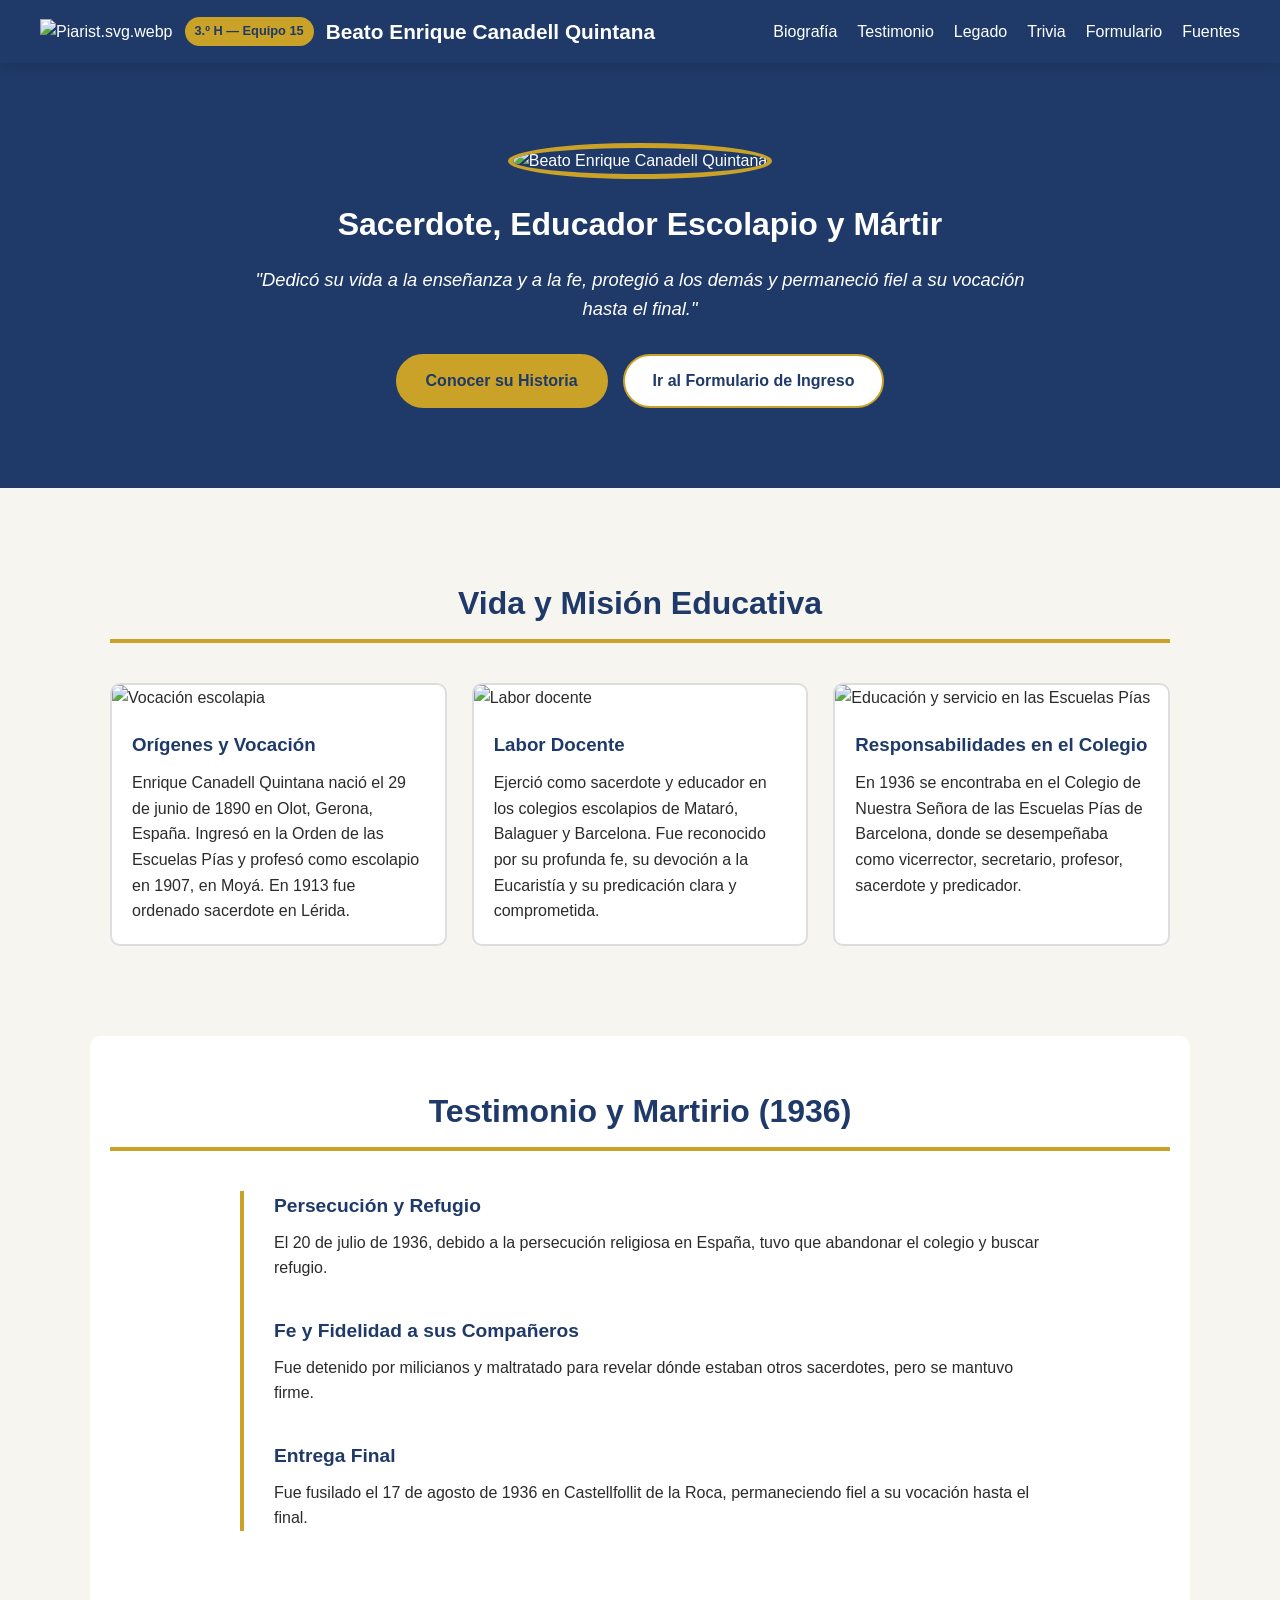
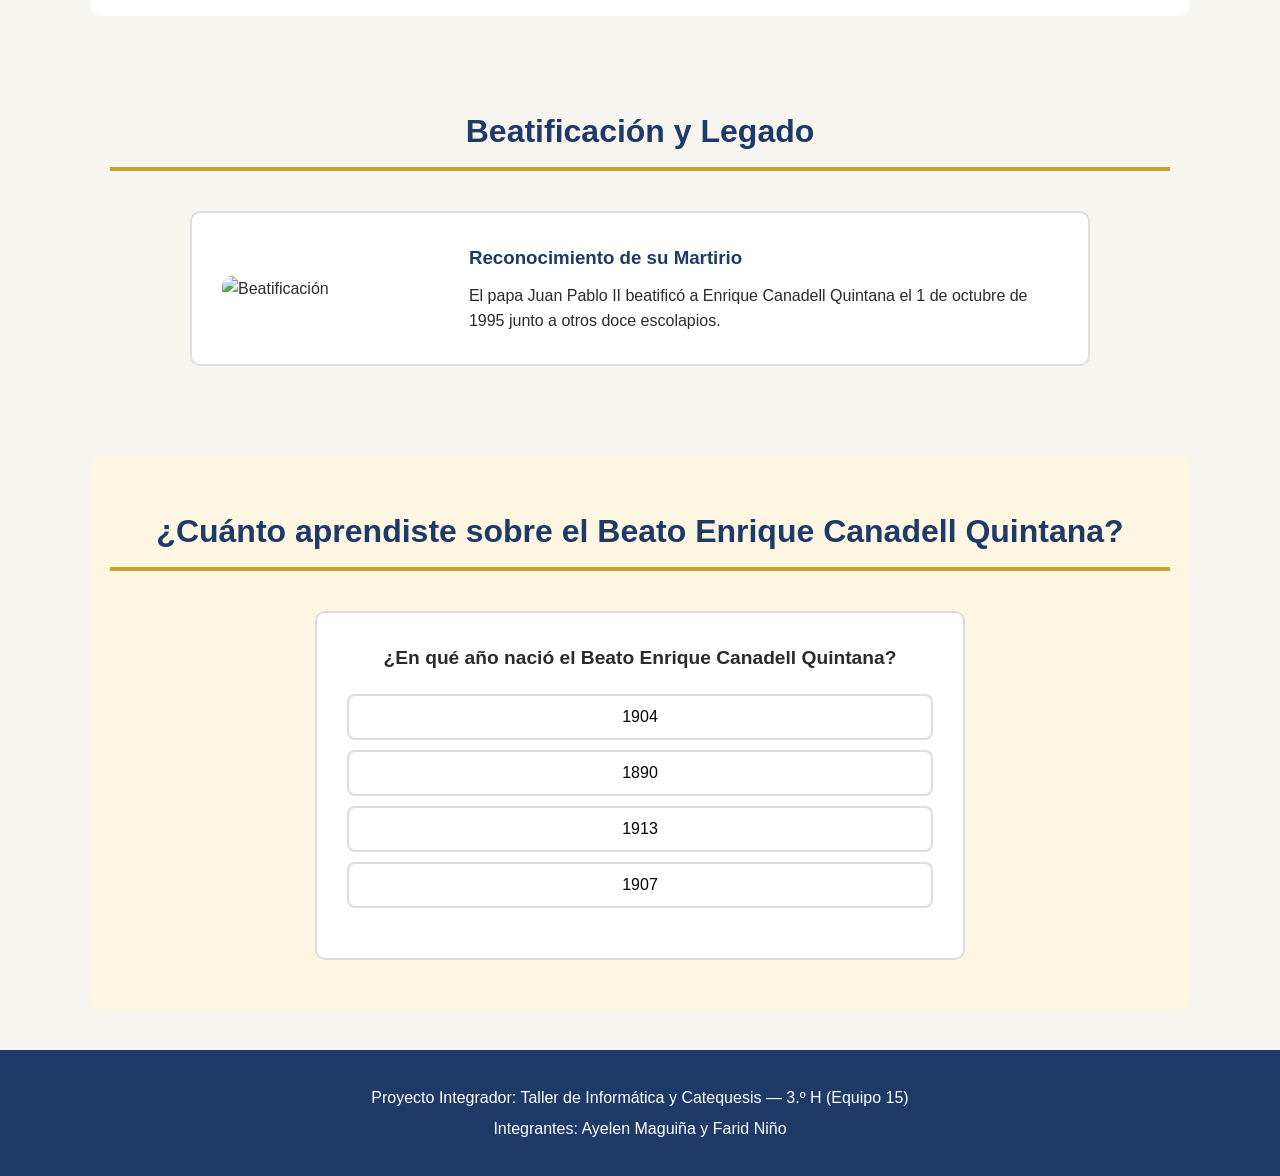
==== index.html @ 9881fc9e "Update index.html" ====
<!DOCTYPE html>
<html lang="es">
<head>
    <meta charset="UTF-8">
    <meta name="viewport" content="width=device-width, initial-scale=1.0">
    <title>Beato Enrique Canadell Quintana</title>
    <style>
    *{ box-sizing:border-box; margin:0; padding:0; }
    html{ scroll-behavior:smooth; }
    body{ font-family:'Segoe UI', Arial, sans-serif; background-color:#f7f5f0; color:#2b2b2b; line-height:1.6; }
    .navbar{ background-color:#1f3a68; color:white; display:flex; justify-content:space-between; align-items:center; flex-wrap:wrap; gap:15px; padding:15px 40px; position:sticky; top:0; z-index:100; box-shadow:0 4px 12px rgba(0, 0, 0, 0.1); }
    .logo{ display:flex; align-items:center; flex-wrap:wrap; gap:12px; }
    .logo-img{ height:50px; }
    .tag-escolapio{ background-color:#c9a227; color:#1f3a68; font-size:0.8rem; font-weight:bold; padding:4px 10px; border-radius:20px; }
    .logo h1{ font-size:1.3rem; }
    nav ul{ list-style:none; display:flex; flex-wrap:wrap; gap:20px; }
    nav a{ color:white; text-decoration:none; font-weight:500; }
    nav a:hover{ color:#c9a227; }
    .hero{ background-color:#1f3a68; color:white; text-align:center; padding:80px 20px; }
    .hero-content{ max-width:800px; margin:0 auto; }
    .hero-portrait{ width:200px; height:200px; object-fit:cover; border-radius:50%; border:5px solid #c9a227; margin-bottom:20px; }
    .hero h2{ font-size:2rem; margin-bottom:15px; }
    .hero-quote{ font-style:italic; font-size:1.15rem; margin-bottom:30px; }
    .btn-primary{ display:inline-block; padding:12px 28px; border-radius:30px; text-decoration:none; font-weight:bold; font-size:1rem; border:2px solid #c9a227; background-color:#c9a227; color:#1f3a68; cursor:pointer; }
    .btn-secondary{ display:inline-block; padding:12px 28px; border-radius:30px; text-decoration:none; font-weight:bold; font-size:1rem; border:2px solid #c9a227; background-color:white; color:#1f3a68; cursor:pointer; }
    .btn-primary:hover{ background-color:white; }
    .btn-secondary:hover{ background-color:#c9a227; }
    .container{ max-width:1100px; margin:40px auto; padding:50px 20px; }
    .section-title{ text-align:center; color:#1f3a68; font-size:2rem; margin-bottom:40px; border-bottom:4px solid #c9a227; padding-bottom:10px; }
    .bg-light{ background-color:white; border-radius:10px; }
    .bg-accent{ background-color:#fdf6e3; border-radius:10px; }
    .cards-grid{ display:grid; grid-template-columns:repeat(auto-fit, minmax(280px, 1fr)); gap:25px; }
    .card{ background-color:white; border:2px solid #dddddd; border-radius:10px; overflow:hidden; }
    .card-img{ width:100%; height:200px; object-fit:cover; }
    .card-body{ padding:20px; }
    .card-body h3{ color:#1f3a68; margin-bottom:10px; }
    .timeline{ border-left:4px solid #c9a227; padding-left:30px; max-width:800px; margin:0 auto; }
    .timeline-item{ margin-bottom:35px; }
    .timeline-item h4{ color:#1f3a68; font-size:1.2rem; margin-bottom:8px; }
    .card-single{ background-color:white; border:2px solid #dddddd; border-radius:10px; padding:30px; max-width:900px; margin:0 auto; }
    .card-with-image{ display:flex; align-items:center; gap:30px; }
    .legacy-img{ width:300px; max-width:100%; border-radius:10px; object-fit:cover; }
    .card-single h3{ color:#1f3a68; margin-bottom:10px; }
    .quiz-box{ background-color:white; max-width:650px; margin:0 auto; padding:30px; border:2px solid #dddddd; border-radius:10px; text-align:center; }
    #quiz-question{ font-size:1.2rem; font-weight:bold; margin-bottom:20px; }
    .options-container{ display:flex; flex-direction:column; gap:10px; margin-bottom:20px; }
    .options-container button{ padding:12px; border:2px solid #dddddd; border-radius:8px; background-color:white; font-size:1rem; cursor:pointer; }
    .options-container button:hover{ border-color:#1f3a68; background-color:#eef2f9; }
    .options-container button.correct { background-color: #d1fae5 !important; border-color: #10b981 !important; color: #065f46; font-weight: bold; }
    .options-container button.wrong { background-color: #fee2e2 !important; border-color: #ef4444 !important; color: #991b1b; }
    .score-box{ margin-top:15px; font-weight:bold; font-size:1.1rem; color:#1f3a68; }
    .sources-list{ list-style:none; max-width:800px; margin:0 auto; }
    .sources-list li{ background-color:white; padding:15px 20px; margin-bottom:10px; border-left:4px solid #c9a227; border-radius:6px; }
    footer{ background-color:#1f3a68; color:white; text-align:center; padding:30px 20px; margin-top:40px; }
    footer p{ margin:5px 0; }
    footer a{ color:#c9a227; }
    </style>
</head>
<body>

    <header class="navbar">
        <div class="logo">
            <img src="Piarist.svg.webp" alt="Piarist.svg.webp" class="Piarist.svg.webp">
            <span class="tag-escolapio">3.º H — Equipo 15</span>
            <h1>Beato Enrique Canadell Quintana</h1>
        </div>
        <nav>
            <ul>
                <li><a href="#biografia">Biografía</a></li>
                <li><a href="#martirio">Testimonio</a></li>
                <li><a href="#legado">Legado</a></li>
                <li><a href="#trivia">Trivia</a></li>
                <li><a href="formulario.html">Formulario</a></li>
                <li><a href="#fuentes">Fuentes</a></li>
            </ul>
        </nav>
    </header>

    <main>
        <section class="hero">
            <div class="hero-content">
                <img src="Beato Enrique Canadell Quintana.jpg" alt="Beato Enrique Canadell Quintana" class="hero-portrait">
                <h2>Sacerdote, Educador Escolapio y Mártir</h2>
                <p class="hero-quote">"Dedicó su vida a la enseñanza y a la fe, protegió a los demás y permaneció fiel a su vocación hasta el final."</p>
                <div style="display: flex; gap: 15px; justify-content: center; flex-wrap: wrap;">
                    <a href="#biografia" class="btn-primary">Conocer su Historia</a>
                    <a href="formulario.html" class="btn-secondary">Ir al Formulario de Ingreso</a>
                </div>
            </div>
        </section>

        <section id="biografia" class="container">
            <h2 class="section-title">Vida y Misión Educativa</h2>
            <div class="cards-grid">
                <article class="card">
                    <img src="vocacion.jpg" alt="Vocación escolapia" class="card-img">
                    <div class="card-body">
                        <h3>Orígenes y Vocación</h3>
                        <p>Enrique Canadell Quintana nació el 29 de junio de 1890 en Olot, Gerona, España. Ingresó en la Orden de las Escuelas Pías y profesó como escolapio en 1907, en Moyá. En 1913 fue ordenado sacerdote en Lérida.</p>
                    </div>
                </article>
                <article class="card">
                    <img src="docencia.jpg" alt="Labor docente" class="card-img">
                    <div class="card-body">
                        <h3>Labor Docente</h3>
                        <p>Ejerció como sacerdote y educador en los colegios escolapios de Mataró, Balaguer y Barcelona. Fue reconocido por su profunda fe, su devoción a la Eucaristía y su predicación clara y comprometida.</p>
                    </div>
                </article>
                <article class="card">
                    <img src="docencia.jpg" alt="Educación y servicio en las Escuelas Pías" class="card-img">
                    <div class="card-body">
                        <h3>Responsabilidades en el Colegio</h3>
                        <p>En 1936 se encontraba en el Colegio de Nuestra Señora de las Escuelas Pías de Barcelona, donde se desempeñaba como vicerrector, secretario, profesor, sacerdote y predicador.</p>
                    </div>
                </article>
            </div>
        </section>

        <section id="martirio" class="container bg-light">
            <h2 class="section-title">Testimonio y Martirio (1936)</h2>
            <div class="timeline">
                <div class="timeline-item">
                    <h4>Persecución y Refugio</h4>
                    <p>El 20 de julio de 1936, debido a la persecución religiosa en España, tuvo que abandonar el colegio y buscar refugio.</p>
                </div>
                <div class="timeline-item">
                    <h4>Fe y Fidelidad a sus Compañeros</h4>
                    <p>Fue detenido por milicianos y maltratado para revelar dónde estaban otros sacerdotes, pero se mantuvo firme.</p>
                </div>
                <div class="timeline-item">
                    <h4>Entrega Final</h4>
                    <p>Fue fusilado el 17 de agosto de 1936 en Castellfollit de la Roca, permaneciendo fiel a su vocación hasta el final.</p>
                </div>
            </div>
        </section>

        <section id="legado" class="container">
            <h2 class="section-title">Beatificación y Legado</h2>
            <div class="card-single card-with-image">
                <img src="beatificacion.jpg" alt="Beatificación" class="legacy-img">
                <div>
                    <h3>Reconocimiento de su Martirio</h3>
                    <p>El papa Juan Pablo II beatificó a Enrique Canadell Quintana el 1 de octubre de 1995 junto a otros doce escolapios.</p>
                </div>
            </div>
        </section>

        <section id="trivia" class="container bg-accent">
            <h2 class="section-title">¿Cuánto aprendiste sobre el Beato Enrique Canadell Quintana?</h2>
            <div id="quiz-container" class="quiz-box">
                <p id="quiz-question"></p>
                <div id="quiz-options" class="options-container"></div>
                <button id="btn-next" class="btn-secondary" style="display: none;">Siguiente Pregunta</button>
                <div id="quiz-score" class="score-box"></div>
            </div>
        </section>
    </main>

    <footer>
        <p>Proyecto Integrador: Taller de Informática y Catequesis — 3.º H (Equipo 15)</p>
        <p>Integrantes: Ayelen Maguiña y Farid Niño</p>
    </footer>

    <script>
        const questions = [
            { question: "¿En qué año nació el Beato Enrique Canadell Quintana?", options: ["1904", "1890", "1913", "1907"], answer: 1 },
            { question: "¿En qué ciudad nació?", options: ["Barcelona", "Lérida", "Olot", "Mataró"], answer: 2 },
            { question: "¿En qué año fue ordenado sacerdote?", options: ["1913", "1907", "1936", "1890"], answer: 0 },
            { question: "¿A qué orden religiosa pertenecía?", options: ["Franciscanos", "Escuelas Pías (Escolapios)", "Jesuitas", "Salesianos"], answer: 1 },
            { question: "¿Qué cargo tenía en 1936 en el Colegio de las Escuelas Pías de Barcelona?", options: ["Vicerrector", "Bibliotecario", "Director de Catequesis", "Maestro de Novicios"], answer: 0 },
            { question: "¿Por qué se fue de la casa de la familia amiga que lo refugió?", options: ["Porque lo echaron", "Para no ponerla en peligro", "Porque quería volver al colegio", "Porque se mudó a otro país"], answer: 1 },
            { question: "¿Qué hizo cuando los milicianos le preguntaron dónde estaban otros sacerdotes?", options: ["Los delató", "Escapó", "Mintió diciendo que no era sacerdote", "No los traicionó"], answer: 3 },
            { question: "¿En qué año fue beatificado por el Papa Juan Pablo II?", options: ["1985", "2000", "1995", "1990"], answer: 2 }
        ];

        let currentQuestion = 0;
        let score = 0;

        const questionEl = document.getElementById("quiz-question");
        const optionsEl = document.getElementById("quiz-options");
        const nextBtn = document.getElementById("btn-next");
        const scoreEl = document.getElementById("quiz-score");

        function loadQuestion() {
            const q = questions[currentQuestion];
            questionEl.textContent = q.question;
            optionsEl.innerHTML = "";
            scoreEl.textContent = "";

            q.options.forEach((opt, index) => {
                const btn = document.createElement("button");
                btn.classList.add("option-btn");
                btn.textContent = opt;
                btn.onclick = () => selectOption(index, btn);
                optionsEl.appendChild(btn);
            });
        }

        function selectOption(selectedIndex, selectedBtn) {
            const correctIndex = questions[currentQuestion].answer;
            const buttons = optionsEl.querySelectorAll(".option-btn");

            buttons.forEach((btn, idx) => {
                btn.disabled = true;
                if (idx === correctIndex) btn.classList.add("correct");
            });

            if (selectedIndex === correctIndex) {
                score++;
            } else {
                selectedBtn.classList.add("wrong");
            }

            nextBtn.style.display = "inline-block";
        }

        nextBtn.addEventListener("click", () => {
            currentQuestion++;
            nextBtn.style.display = "none";
            if (currentQuestion < questions.length) {
                loadQuestion();
            } else {
                showScore();
            }
        });

        function showScore() {
            questionEl.textContent = "¡Has completado la trivia!";
            optionsEl.innerHTML = "";
            scoreEl.innerHTML = `<strong>Tu puntaje: ${score} de ${questions.length} respuestas correctas.</strong>`;
        }

        loadQuestion();
    </script>
</body>
</html>
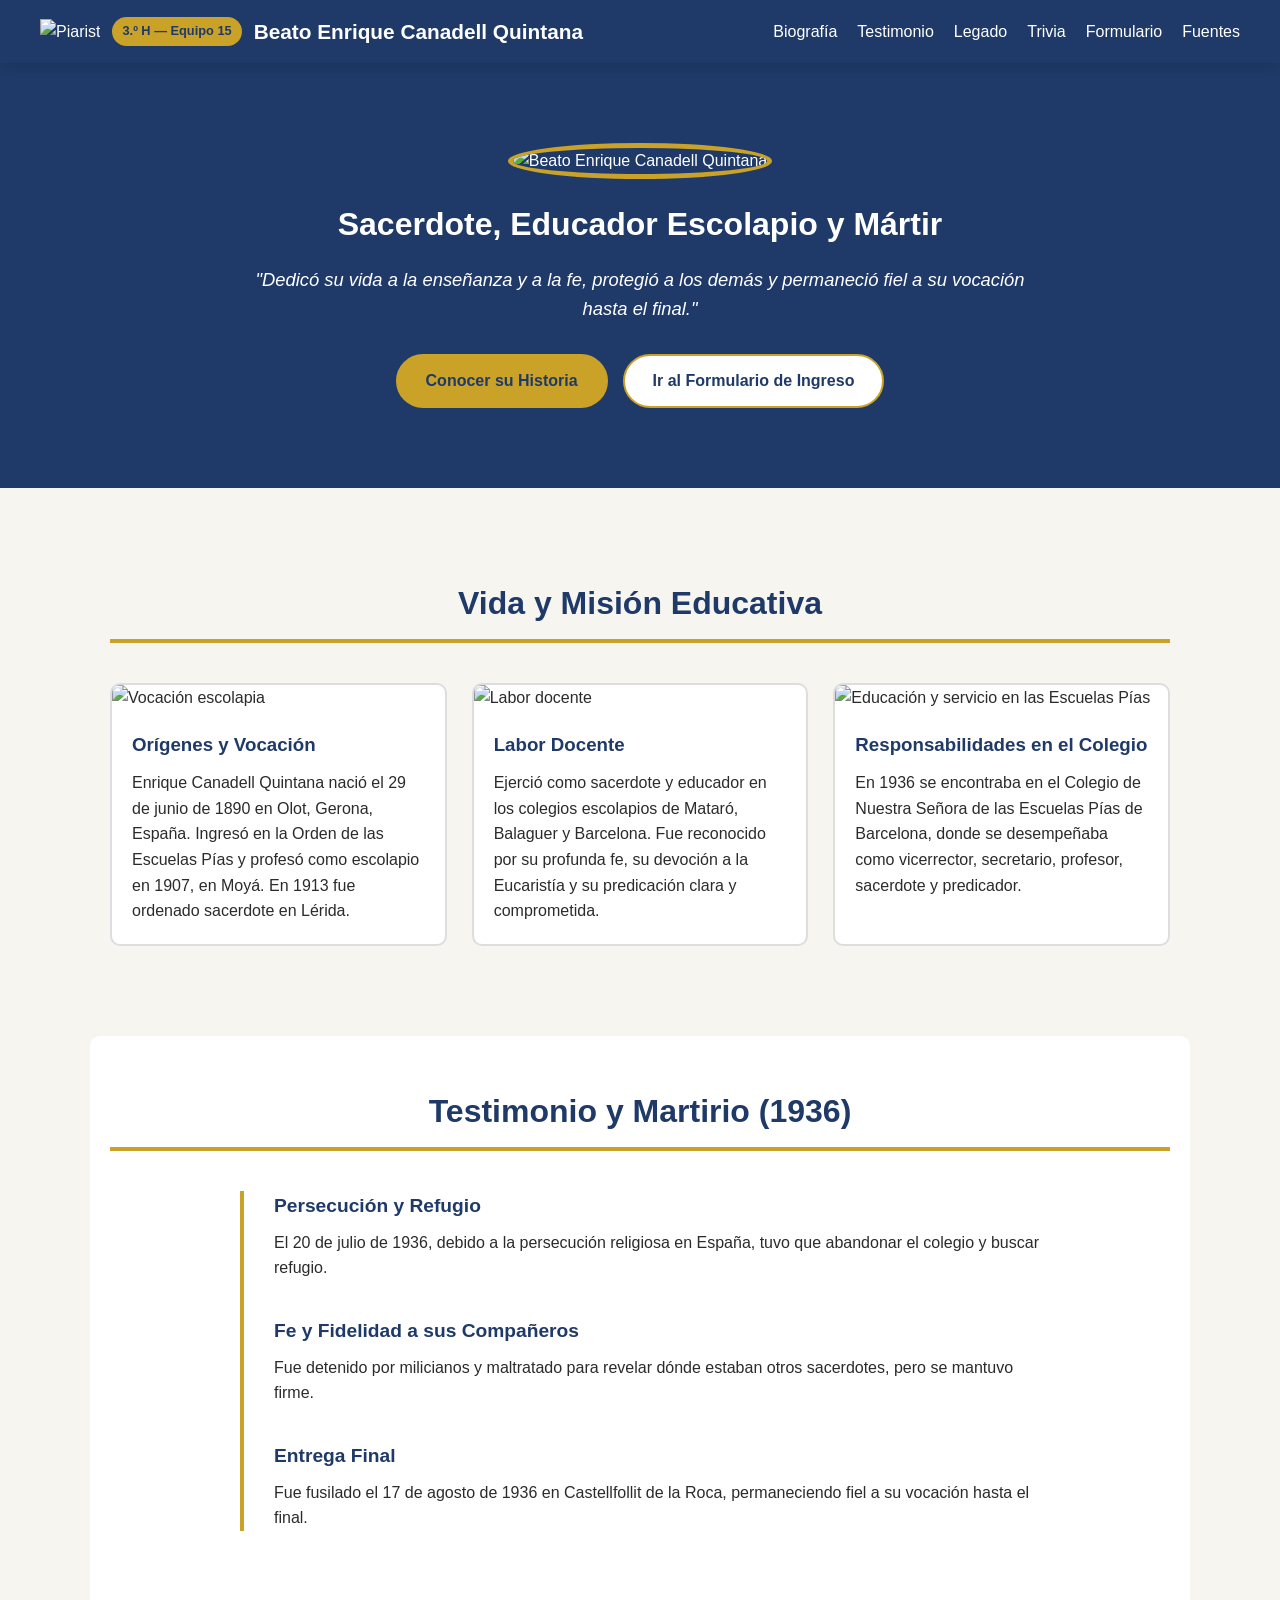
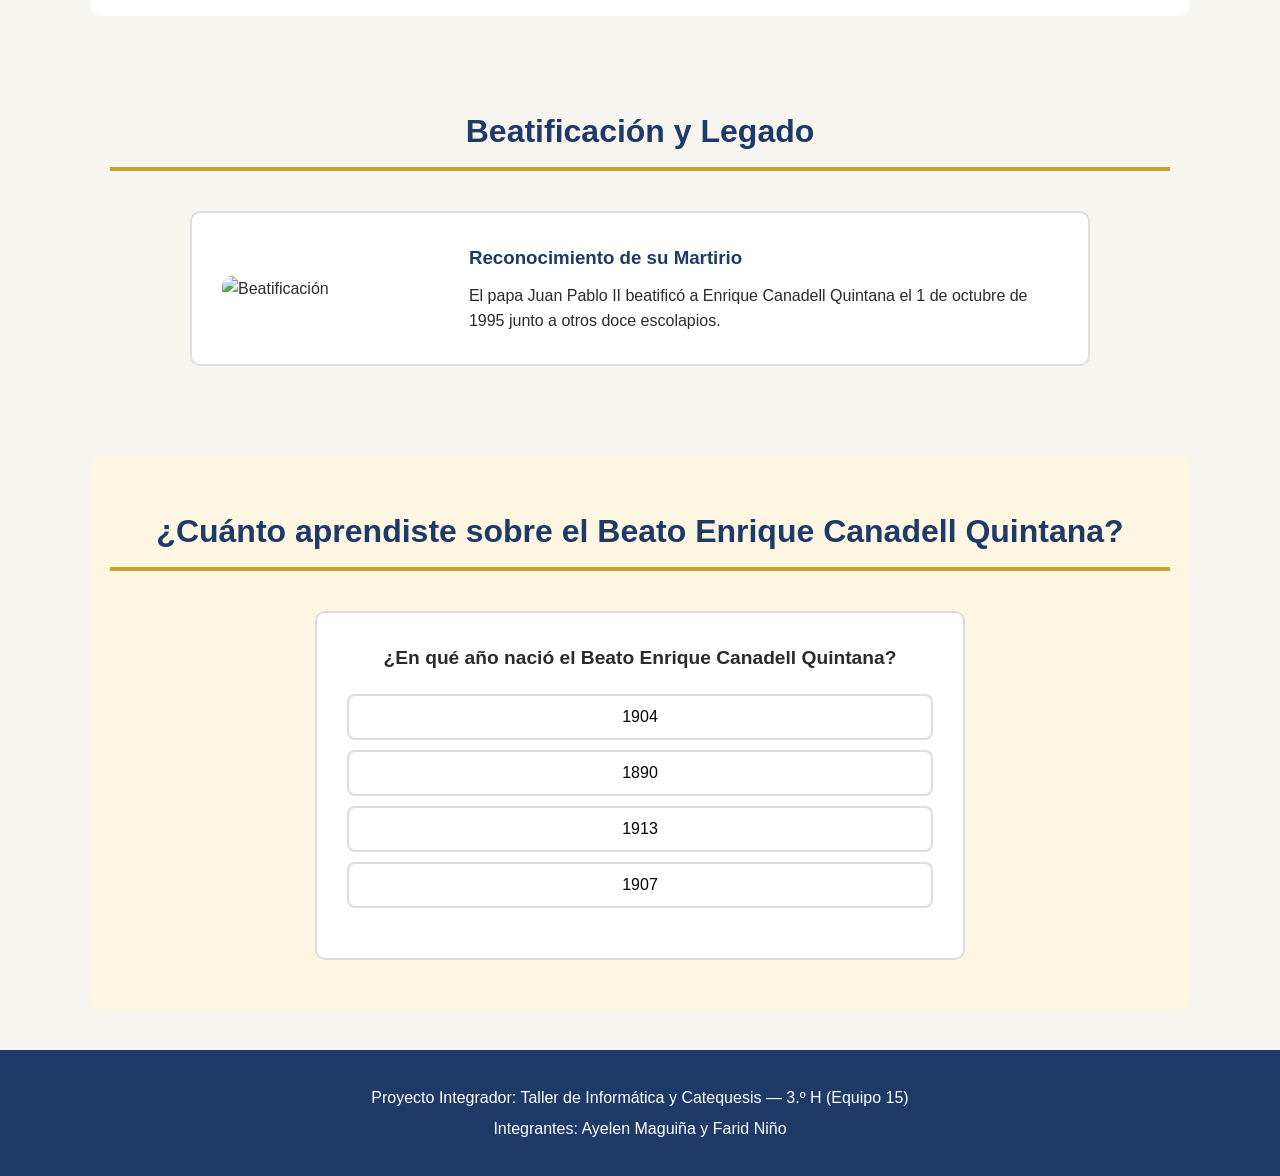
==== commit 8062b29f: "Update index.html" ====
--- a/index.html
+++ b/index.html
@@ -60,7 +60,7 @@
 
     <header class="navbar">
         <div class="logo">
-            <img src="Piarist.svg.webp" alt="Piarist.svg.webp" class="Piarist.svg.webp">
+            <img src="Piarist.svg.webp" alt="Piarist">
             <span class="tag-escolapio">3.º H — Equipo 15</span>
             <h1>Beato Enrique Canadell Quintana</h1>
         </div>
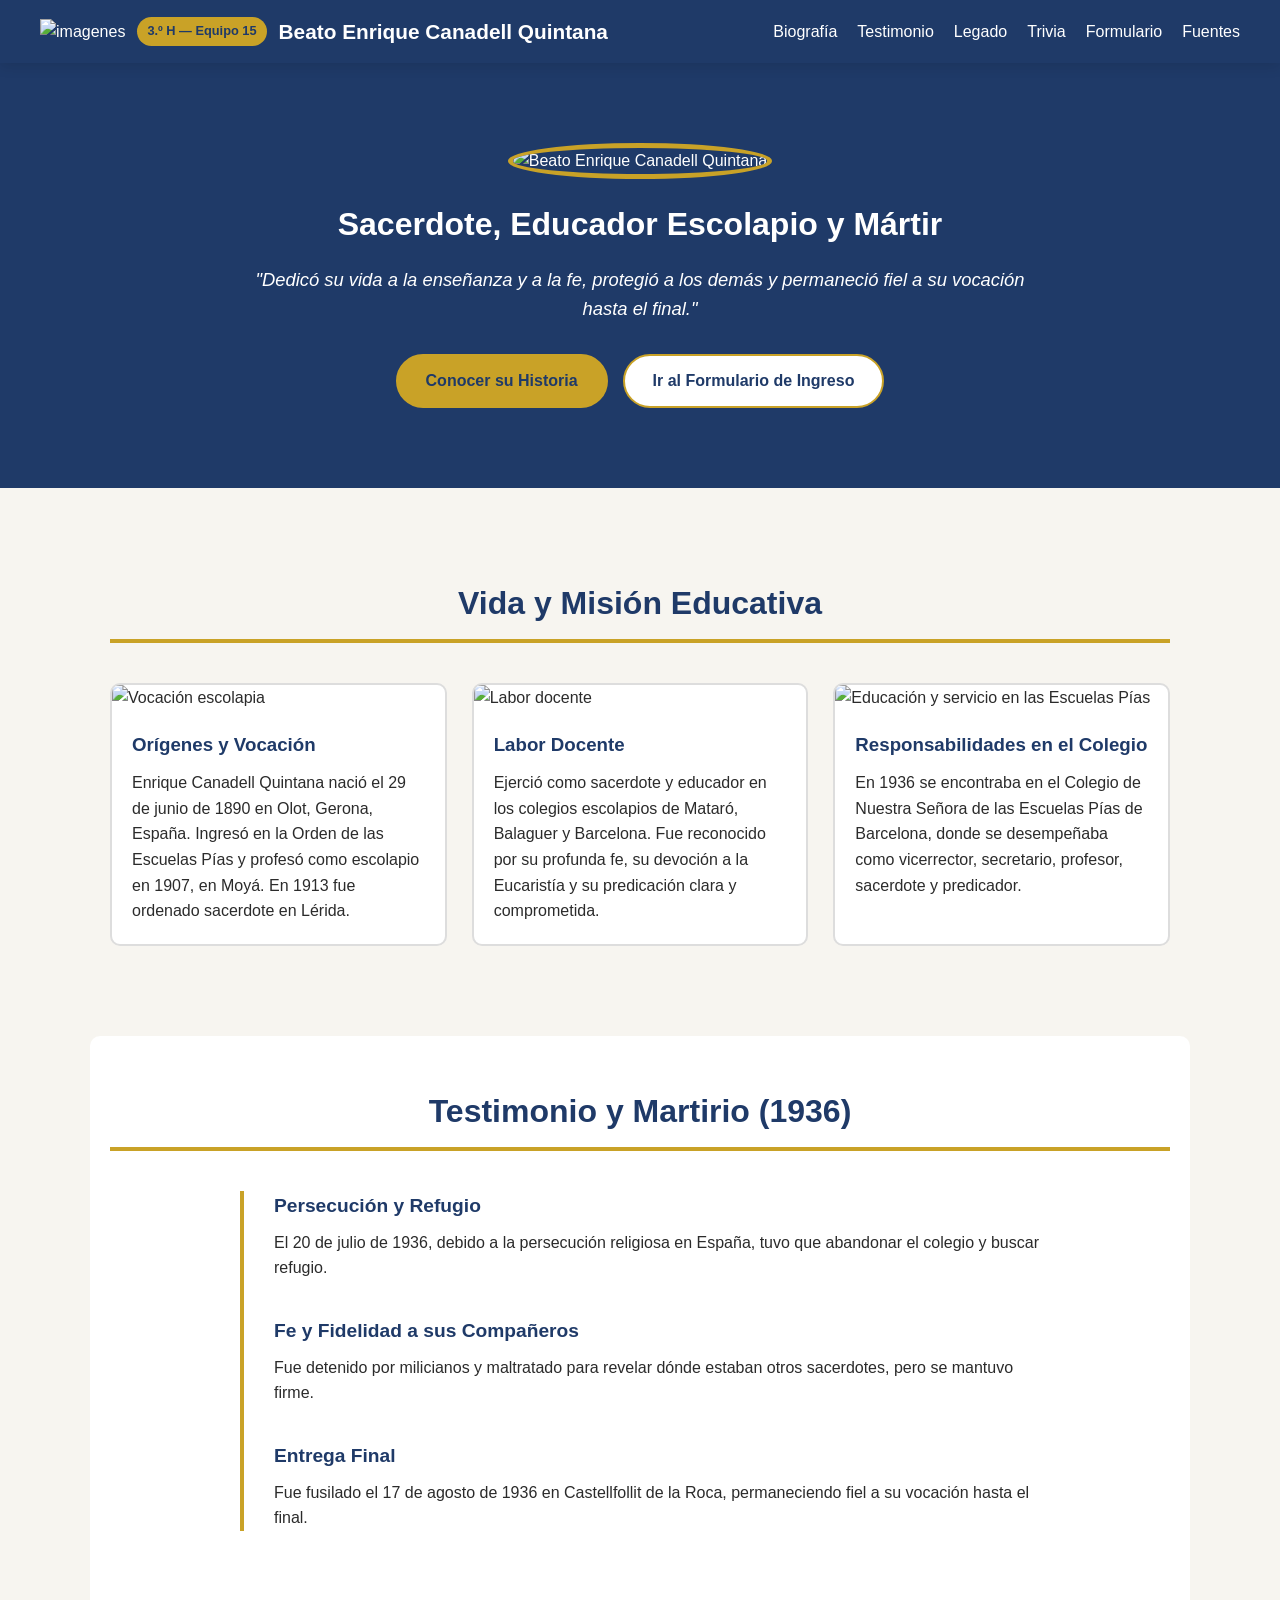
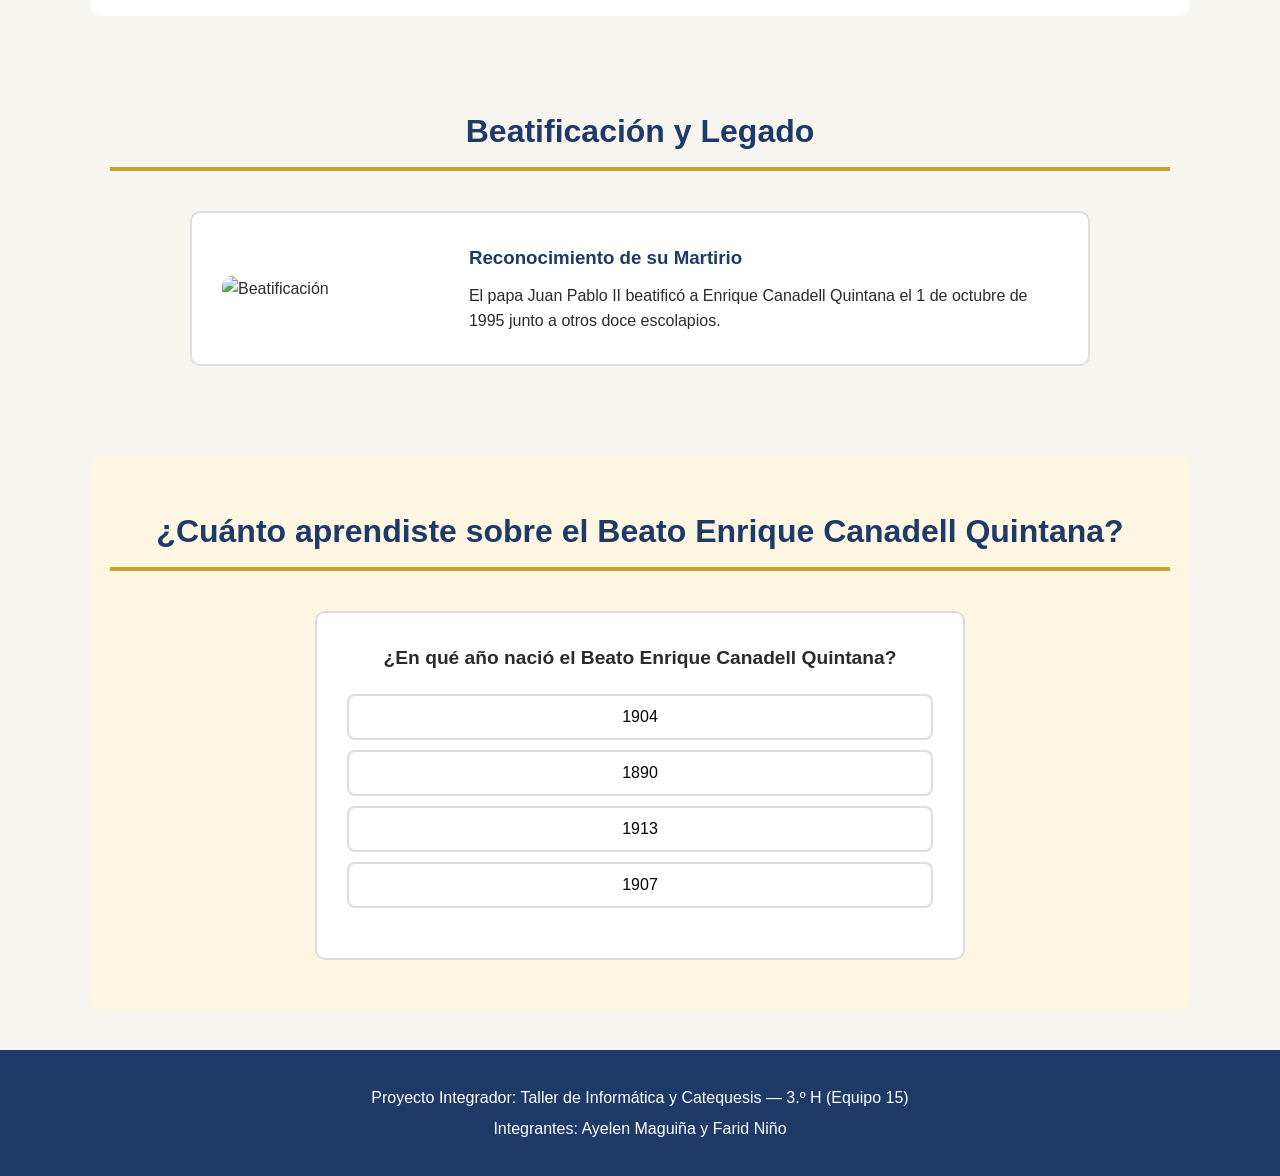
==== commit 5b5e724a: "Update index.html" ====
--- a/index.html
+++ b/index.html
@@ -60,7 +60,7 @@
 
     <header class="navbar">
         <div class="logo">
-            <img src="Piarist.svg.webp" alt="Piarist">
+            <img src="imagenes.png" alt="imagenes">
             <span class="tag-escolapio">3.º H — Equipo 15</span>
             <h1>Beato Enrique Canadell Quintana</h1>
         </div>
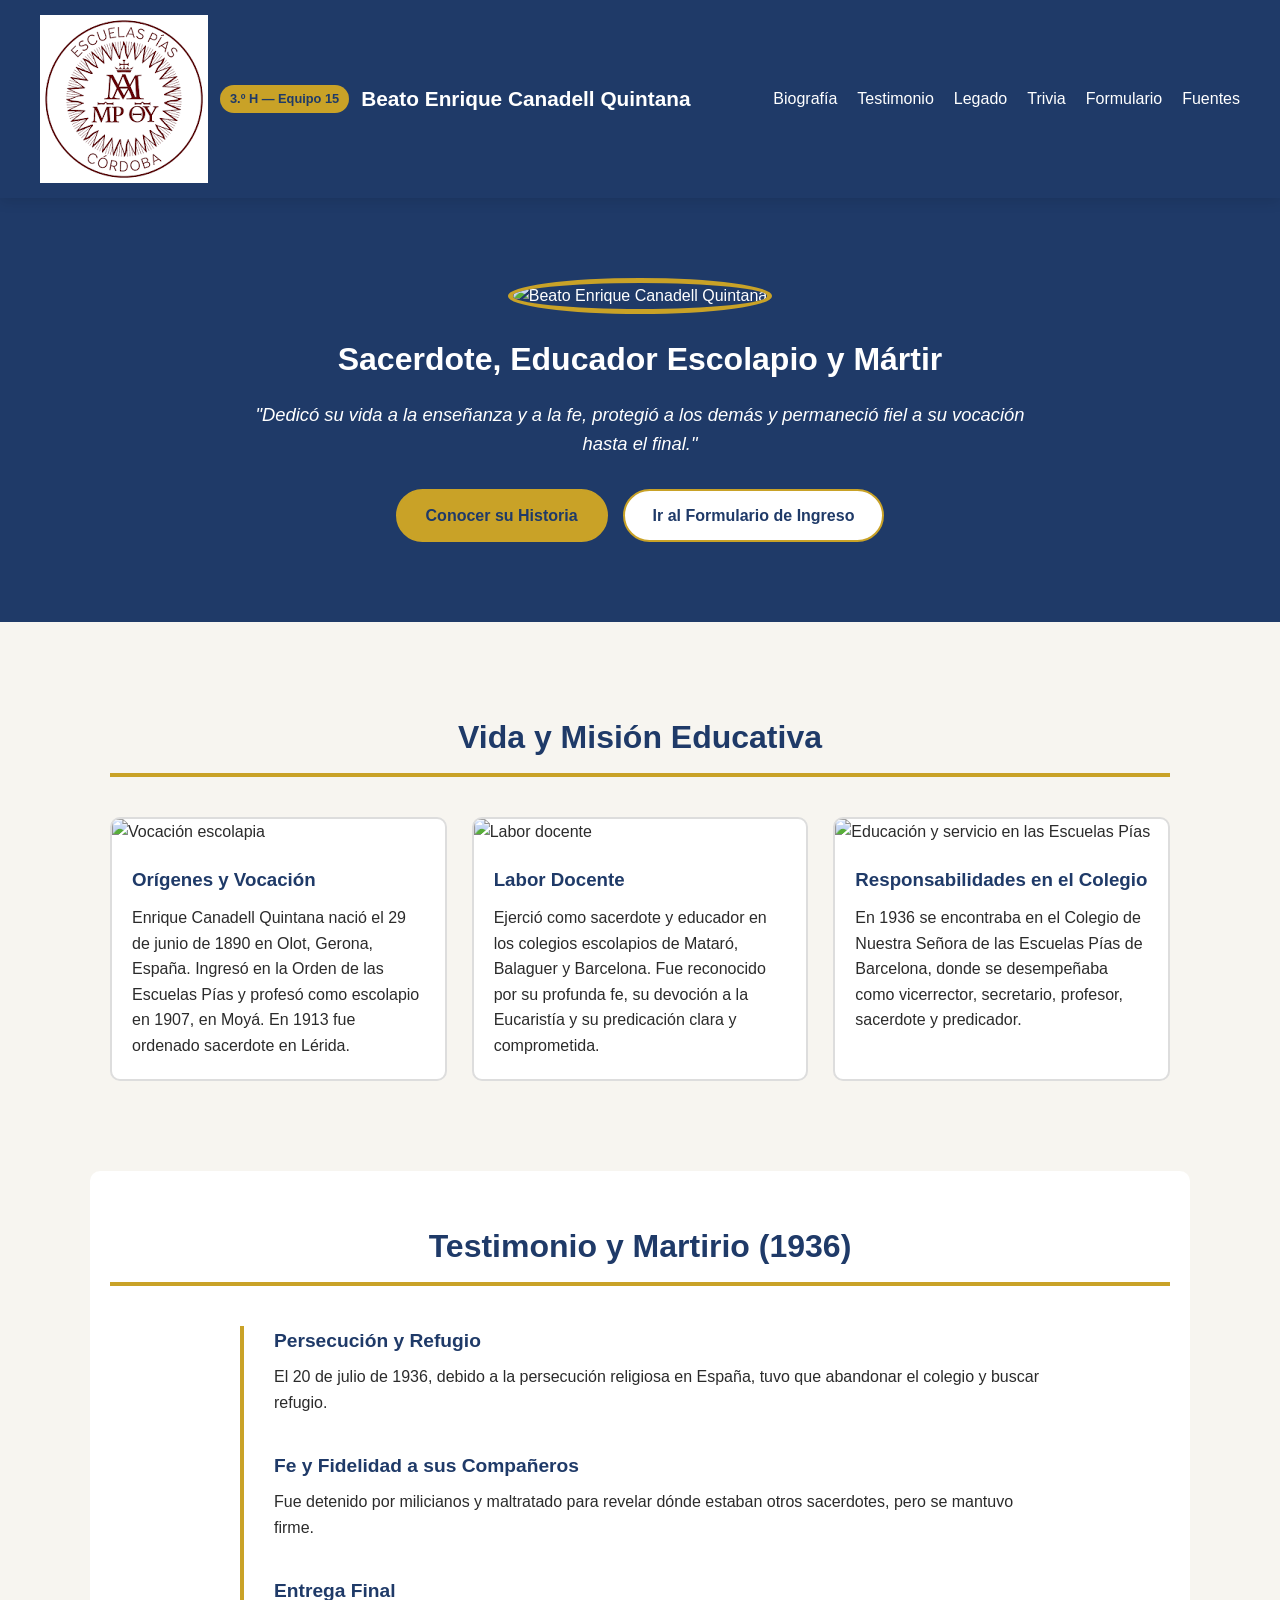
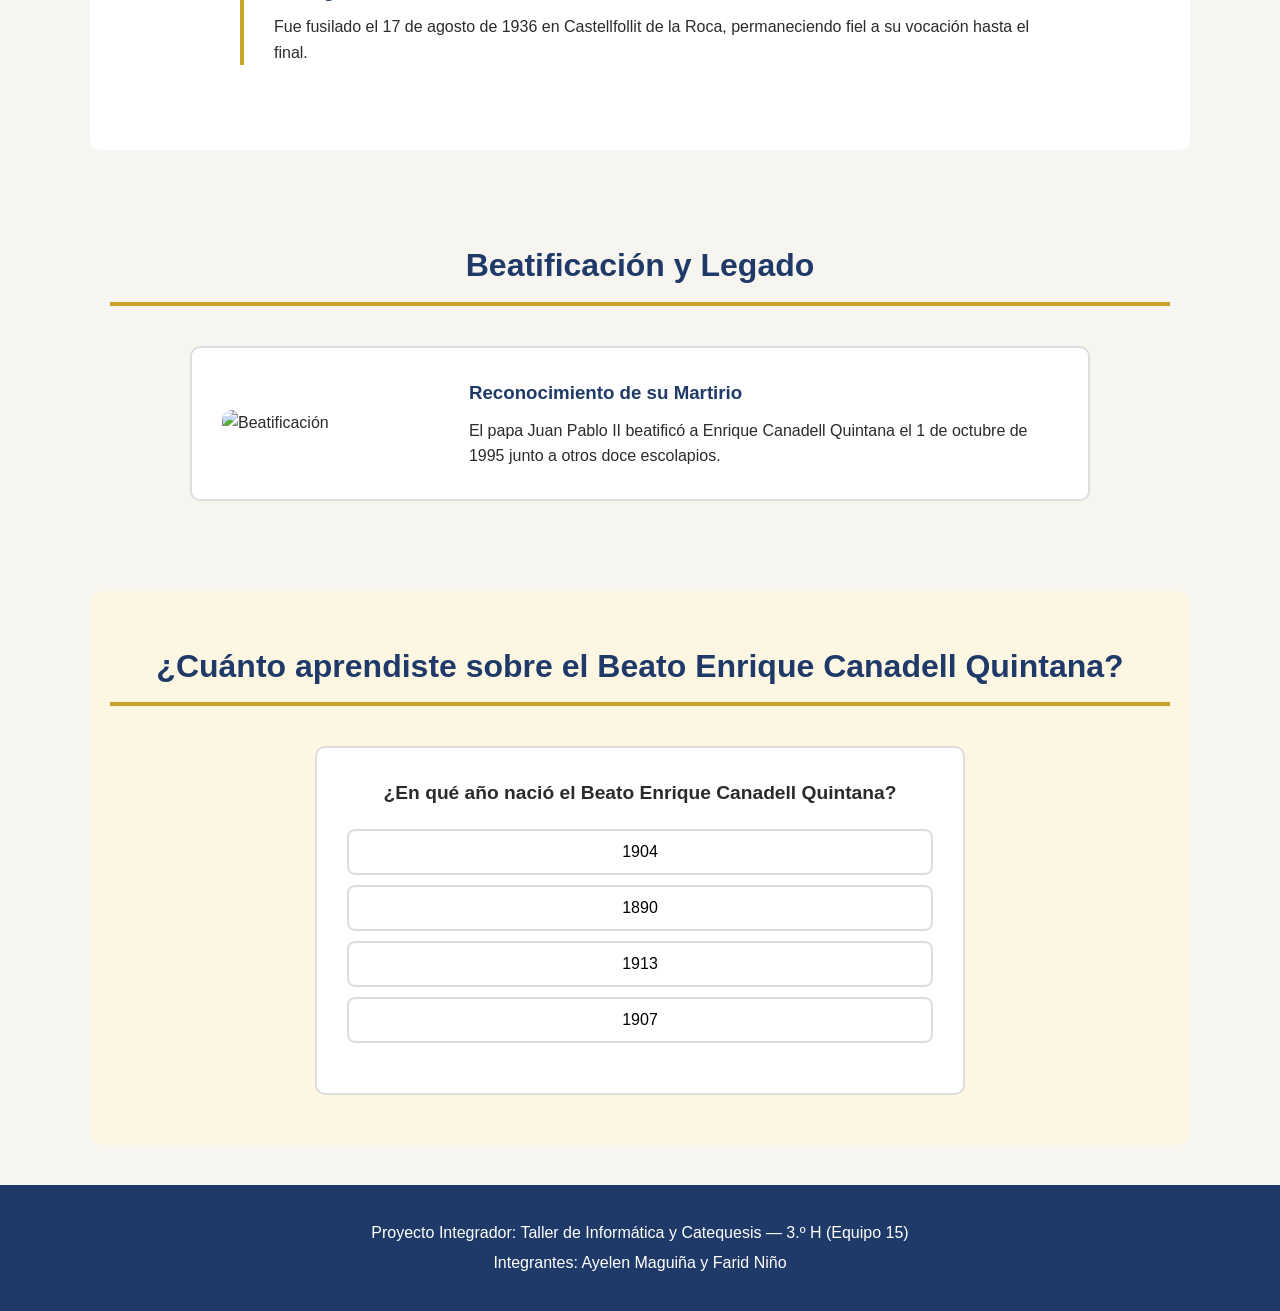
==== commit b33ded92: "Update index.html" ====
--- a/index.html
+++ b/index.html
@@ -60,7 +60,7 @@
 
     <header class="navbar">
         <div class="logo">
-            <img src="imagenes.png" alt="imagenes">
+            <img src="img/images.png" alt="images">
             <span class="tag-escolapio">3.º H — Equipo 15</span>
             <h1>Beato Enrique Canadell Quintana</h1>
         </div>
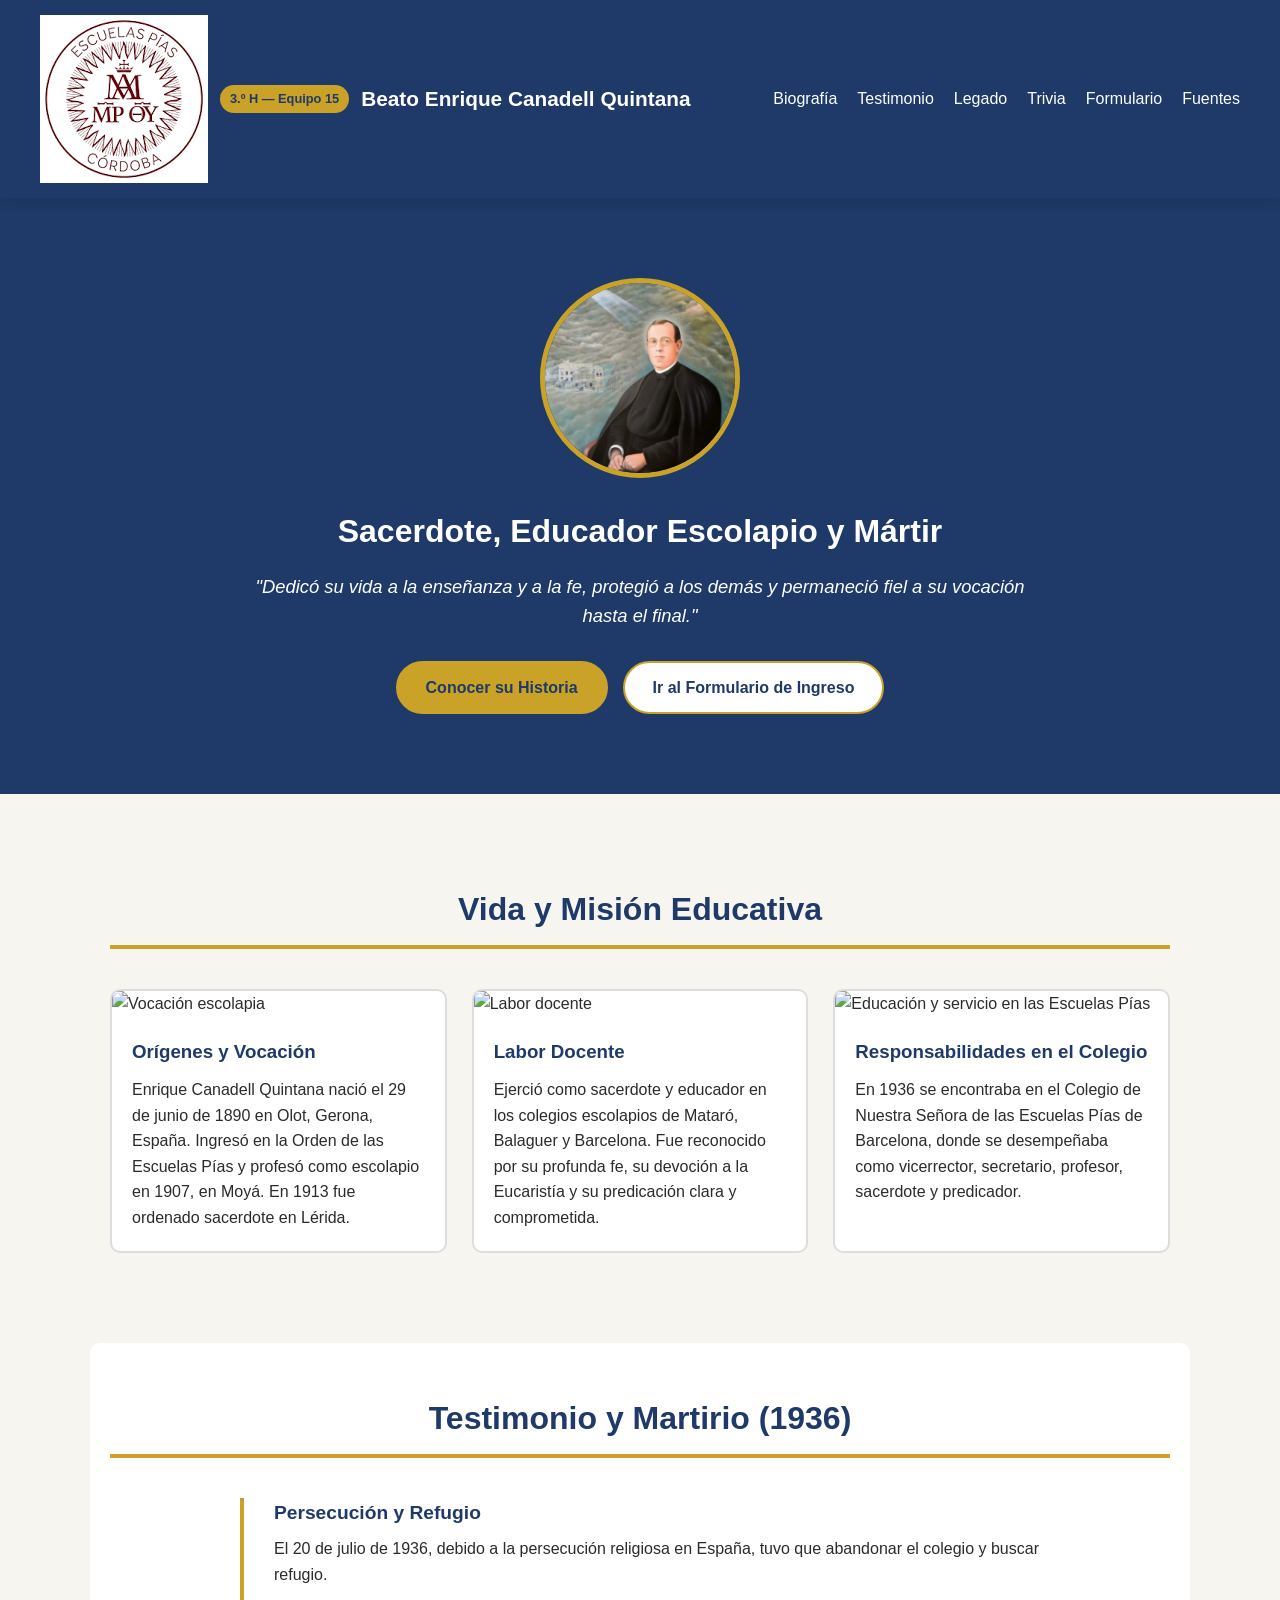
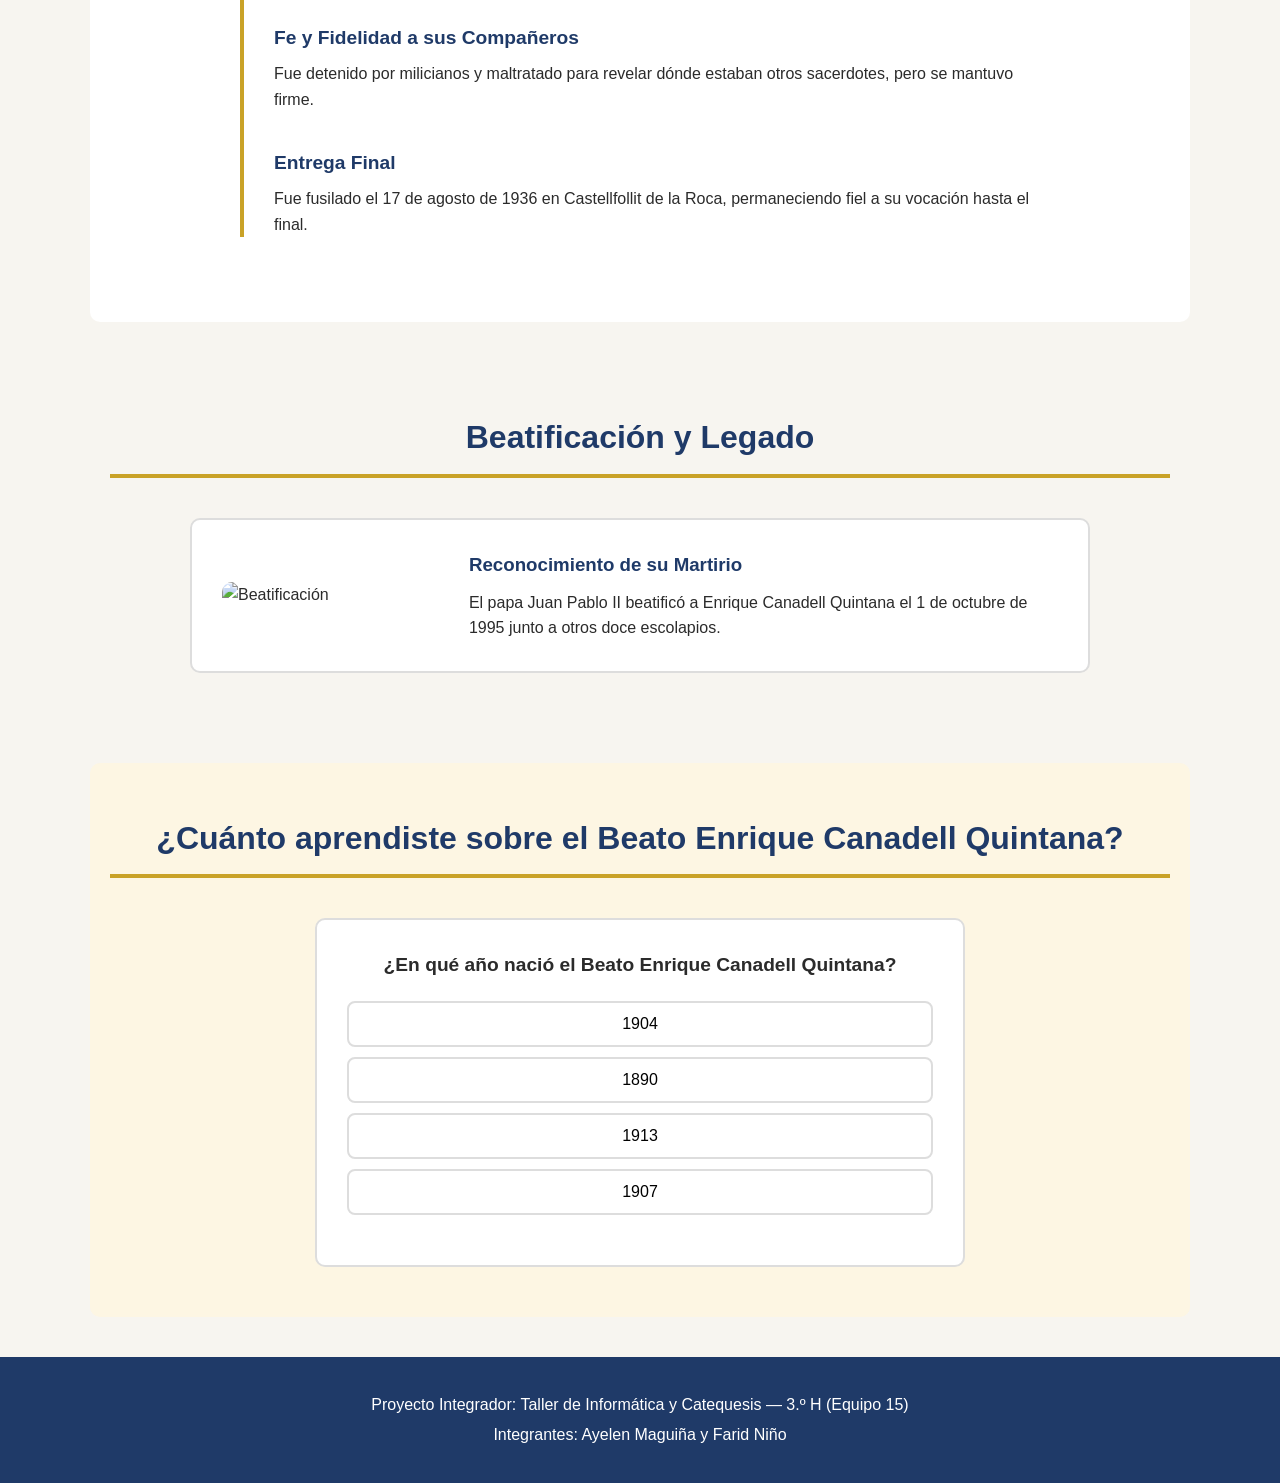
==== commit 457e37bc: "Update index.html" ====
--- a/index.html
+++ b/index.html
@@ -60,7 +60,7 @@
 
     <header class="navbar">
         <div class="logo">
-            <img src="img/images.png" alt="images">
+            <img src="img/images.png" alt="imagenes">
             <span class="tag-escolapio">3.º H — Equipo 15</span>
             <h1>Beato Enrique Canadell Quintana</h1>
         </div>
@@ -79,7 +79,7 @@
     <main>
         <section class="hero">
             <div class="hero-content">
-                <img src="Beato Enrique Canadell Quintana.jpg" alt="Beato Enrique Canadell Quintana" class="hero-portrait">
+                <img src="img/beato.jpeg" alt="Beato Enrique Canadell Quintana" class="hero-portrait">
                 <h2>Sacerdote, Educador Escolapio y Mártir</h2>
                 <p class="hero-quote">"Dedicó su vida a la enseñanza y a la fe, protegió a los demás y permaneció fiel a su vocación hasta el final."</p>
                 <div style="display: flex; gap: 15px; justify-content: center; flex-wrap: wrap;">
